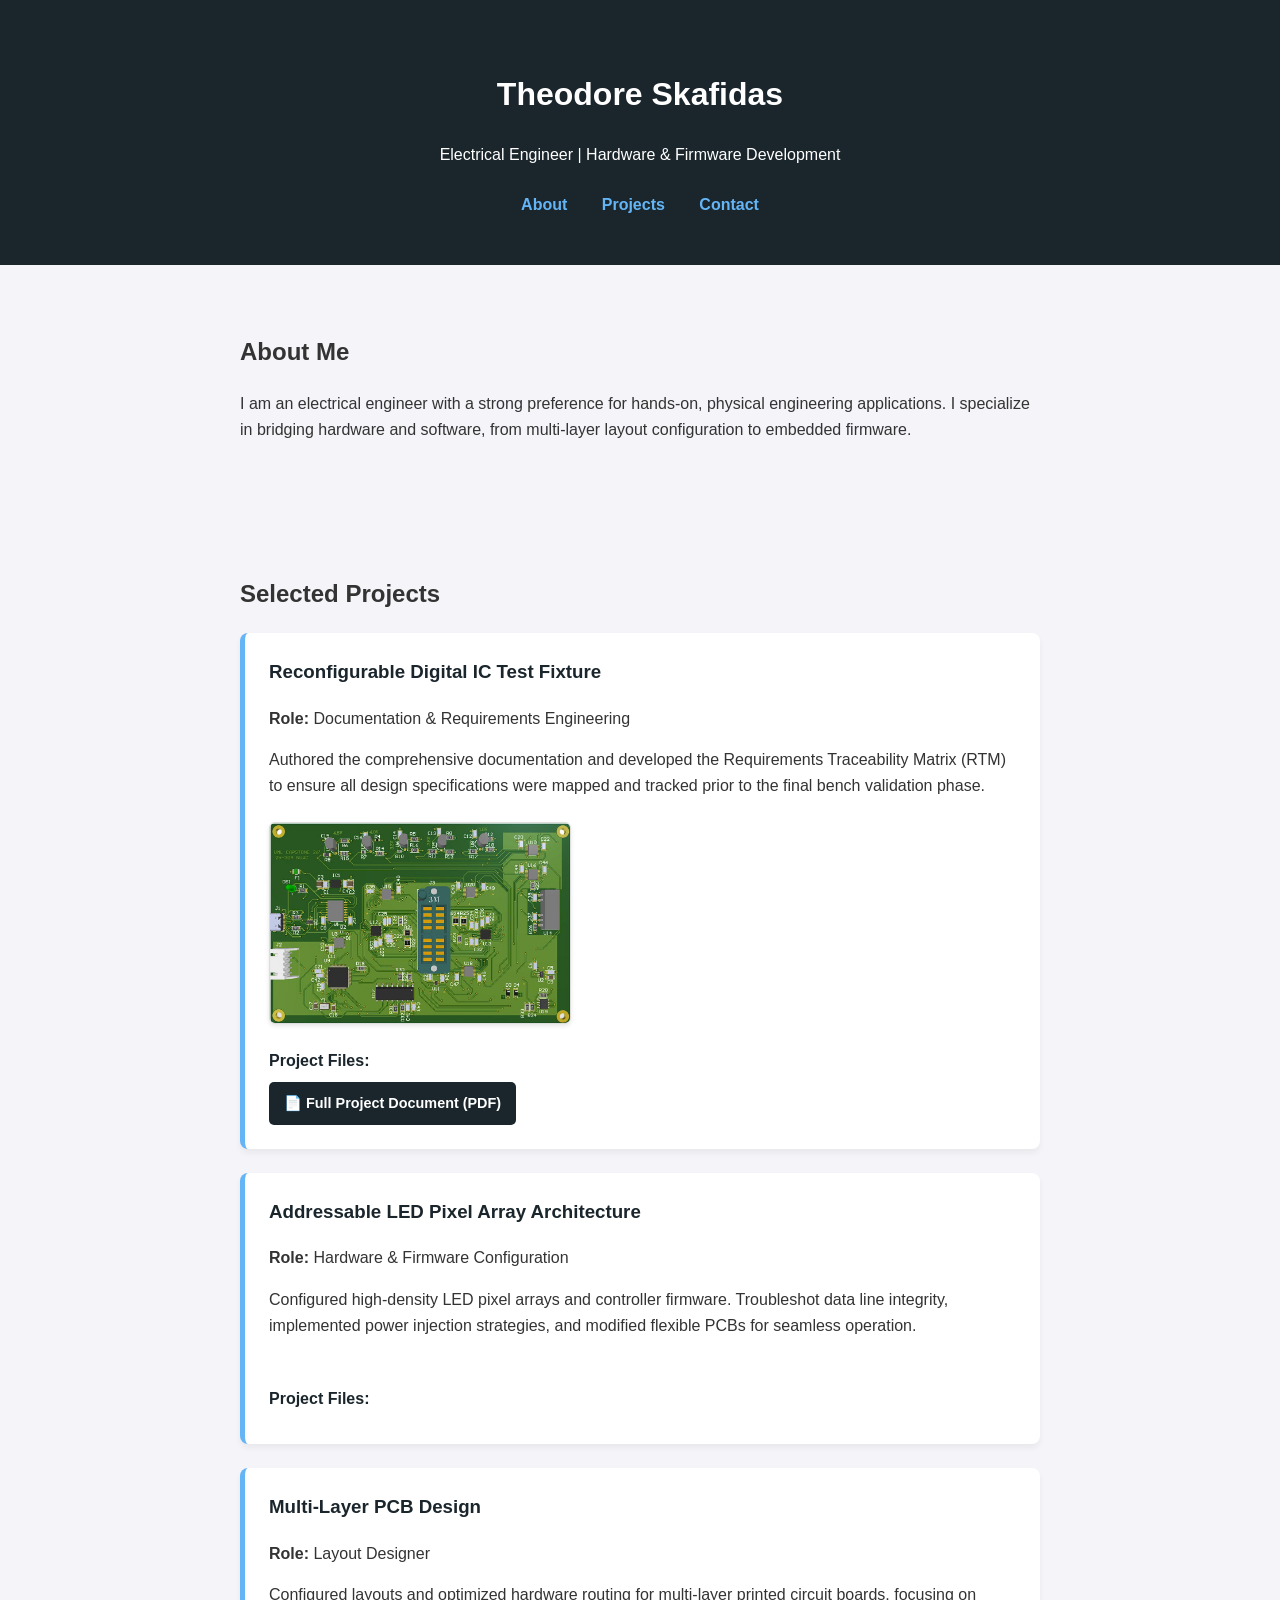
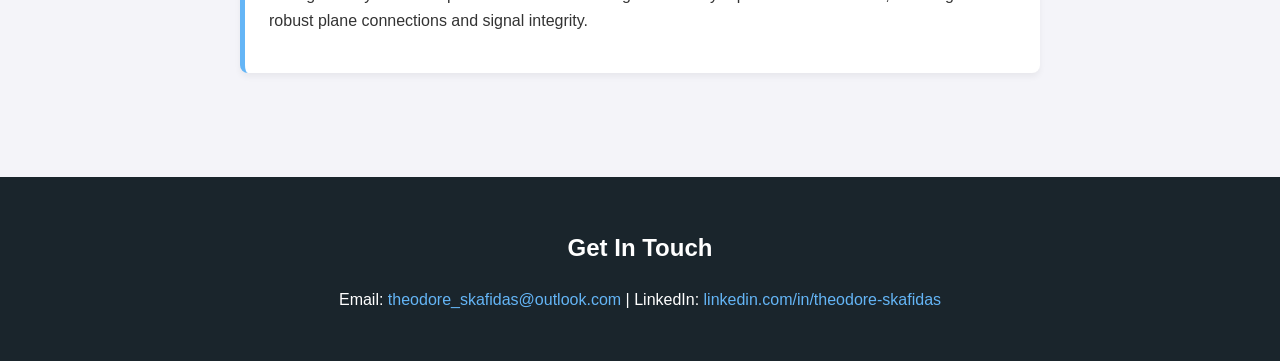
==== index.html @ 8c58e798 "Add files via upload Initial portfolio upload" ====
<!DOCTYPE html>
<html lang="en">
<head>
    <meta charset="UTF-8">
    <meta name="viewport" content="width=device-width, initial-scale=1.0">
    <title>Theodore | Engineering Portfolio</title>
    <link rel="stylesheet" href="style.css">
</head>
<body>
    <header>
        <h1>Theodore Skafidas</h1>
        <p>Electrical Engineer | Hardware & Firmware Development</p>
        <nav>
            <a href="#about">About</a>
            <a href="#projects">Projects</a>
            <a href="#contact">Contact</a>
        </nav>
    </header>

    <section id="about">
        <h2>About Me</h2>
        <p>I am an electrical engineer with a strong preference for hands-on, physical engineering applications. I specialize in bridging hardware and software, from multi-layer layout configuration to embedded firmware.</p>
    </section>

    <section id="projects">
        <h2>Selected Projects</h2>
        
        <div class="project-card">
            <h3>Reconfigurable Digital IC Test Fixture</h3>
            <p><strong>Role:</strong> Documentation & Requirements Engineering</p>
            <p>Authored the comprehensive documentation and developed the Requirements Traceability Matrix (RTM) to ensure all design specifications were mapped and tracked prior to the final bench validation phase.</p>
        
            <div class="project-gallery">
                <img src="images/fixture.png" alt="PCB Rendering">
            </div>

            <div class="project-files">
                <h4>Project Files:</h4>
                <a href="documents/Reconfigurable_Test_Fixture.pdf" download class="file-btn">📄 Full Project Document (PDF)</a>
            </div>
        </div>

        <div class="project-card">
            <h3>Addressable LED Pixel Array Architecture</h3>
            <p><strong>Role:</strong> Hardware & Firmware Configuration</p>
            <p>Configured high-density LED pixel arrays and controller firmware. Troubleshot data line integrity, implemented power injection strategies, and modified flexible PCBs for seamless operation.</p>
        
            <div class="project-gallery">
                
            </div>

            <div class="project-files">
                <h4>Project Files:</h4>
            </div>
        </div>

        <div class="project-card">
            <h3>Multi-Layer PCB Design</h3>
            <p><strong>Role:</strong> Layout Designer</p>
            <p>Configured layouts and optimized hardware routing for multi-layer printed circuit boards, focusing on robust plane connections and signal integrity.</p>
        </div>
    </section>

    <footer id="contact">
        <h2>Get In Touch</h2>
        <p>
            Email: <a href="mailto:theodore_skafidas@outlook.com">theodore_skafidas@outlook.com</a> | 
            LinkedIn: <a href="https://www.linkedin.com/in/theodore-skafidas" target="_blank" rel="noopener noreferrer"> linkedin.com/in/theodore-skafidas</a>
        </p>
    </footer>

    <!-- Lightbox Container -->
    <div id="lightbox" class="lightbox">
        <span class="close-lightbox">&times;</span>
        <img class="lightbox-content" id="lightbox-img" alt="Expanded view">
    </div>

    <!-- JavaScript for Lightbox -->
    <script>
        // Grab the elements from the HTML
        const lightbox = document.getElementById('lightbox');
        const lightboxImg = document.getElementById('lightbox-img');
        const closeBtn = document.querySelector('.close-lightbox');
        const galleryImages = document.querySelectorAll('.project-gallery img');

        // Loop through all gallery images and add a click event
        galleryImages.forEach(img => {
            img.addEventListener('click', () => {
                lightbox.style.display = 'flex'; // Show the overlay
                lightboxImg.src = img.src;       // Copy the clicked image's source to the lightbox image
            });
        });

        // Close the lightbox when clicking the 'X'
        closeBtn.addEventListener('click', () => {
            lightbox.style.display = 'none';
        });

        // Close the lightbox if the user clicks anywhere on the dark background
        lightbox.addEventListener('click', (e) => {
            if (e.target === lightbox) {
                lightbox.style.display = 'none';
            }
        });
    </script>
</body>
</html>
---- style.css ----
/* Base settings */
body {
    font-family: 'Segoe UI', Tahoma, Geneva, Verdana, sans-serif;
    line-height: 1.6;
    margin: 0;
    padding: 0;
    color: #333;
    background-color: #f4f4f9;
}

/* Header styling */
header {
    background: #1a252c;
    color: #ffffff;
    padding: 3rem 0;
    text-align: center;
}

header nav {
    margin-top: 1.5rem;
}

header nav a {
    color: #64b5f6;
    margin: 0 15px;
    text-decoration: none;
    font-weight: bold;
    transition: color 0.3s ease;
}

header nav a:hover {
    color: #ffffff;
}

/* Main content sections */
section {
    padding: 3rem 2rem;
    max-width: 800px;
    margin: auto;
}

/* Project cards */
.project-card {
    background: #ffffff;
    padding: 1.5rem;
    margin-bottom: 1.5rem;
    border-radius: 8px;
    border-left: 5px solid #64b5f6;
    box-shadow: 0 4px 6px rgba(0,0,0,0.05);
}

.project-card h3 {
    margin-top: 0;
    color: #1a252c;
}

/* Image Gallery Styling */
.project-gallery {
    display: flex;
    gap: 15px;
    margin: 1.5rem 0;
}

.project-gallery img {
    width: 100%;
    max-width: 300px;
    height: auto;
    border-radius: 6px;
    border: 1px solid #ddd;
    box-shadow: 0 2px 4px rgba(0,0,0,0.1);
}

/* Download Files Section */
.project-files h4 {
    margin-bottom: 0.5rem;
    color: #1a252c;
}

/* Download Button Styling */
.file-btn {
    display: inline-block;
    background-color: #1a252c;
    color: #ffffff;
    padding: 10px 15px;
    text-decoration: none;
    border-radius: 5px;
    font-weight: bold;
    font-size: 0.9rem;
    transition: background-color 0.3s ease;
}

.file-btn:hover {
    background-color: #64b5f6;
    color: #1a252c;
    text-decoration: none;
}

/* Lightbox Background */
.lightbox {
    display: none; /* Hidden until clicked */
    position: fixed;
    z-index: 1000;
    left: 0;
    top: 0;
    width: 100%;
    height: 100%;
    background-color: rgba(26, 37, 44, 0.9); /* Dark overlay */
    justify-content: center;
    align-items: center;
}

/* Expanded Image Styling */
.lightbox-content {
    max-width: 90%;
    max-height: 90vh;
    border-radius: 8px;
    box-shadow: 0 8px 16px rgba(0,0,0,0.5);
}

/* Close Button */
.close-lightbox {
    position: absolute;
    top: 20px;
    right: 35px;
    color: #ffffff;
    font-size: 40px;
    font-weight: bold;
    cursor: pointer;
    transition: color 0.3s ease;
}

.close-lightbox:hover {
    color: #64b5f6;
}

/* Add a pointer cursor and hover effect to gallery images */
.project-gallery img {
    cursor: pointer;
    transition: transform 0.2s ease;
}

.project-gallery img:hover {
    transform: scale(1.03); /* Slight zoom on hover to indicate it's clickable */
}

/* Footer styling */
footer {
    text-align: center;
    padding: 2rem 0;
    background: #1a252c;
    color: #ffffff;
    margin-top: 2rem;
}
/* Footer link styling */
footer a {
    color: #64b5f6;
    text-decoration: none;
    transition: color 0.3s ease;
}

footer a:hover {
    color: #ffffff;
    text-decoration: underline;
}
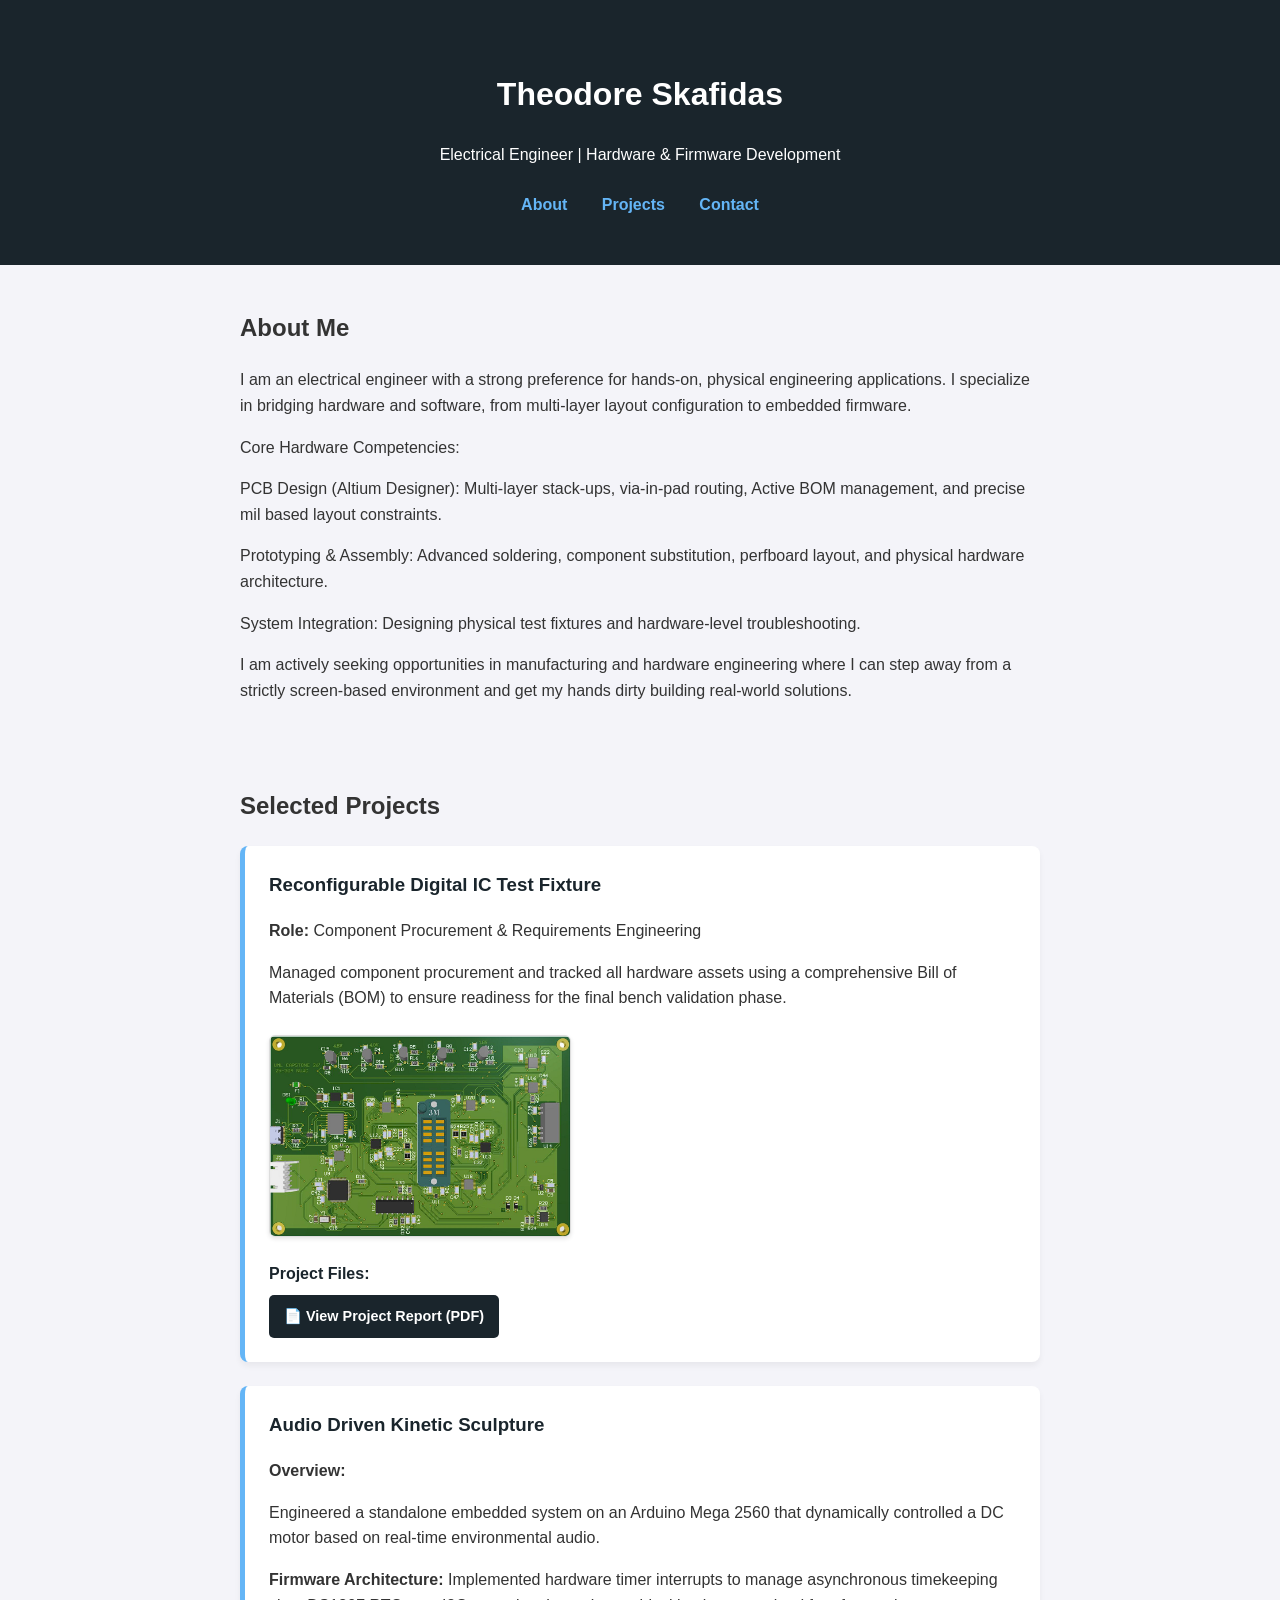
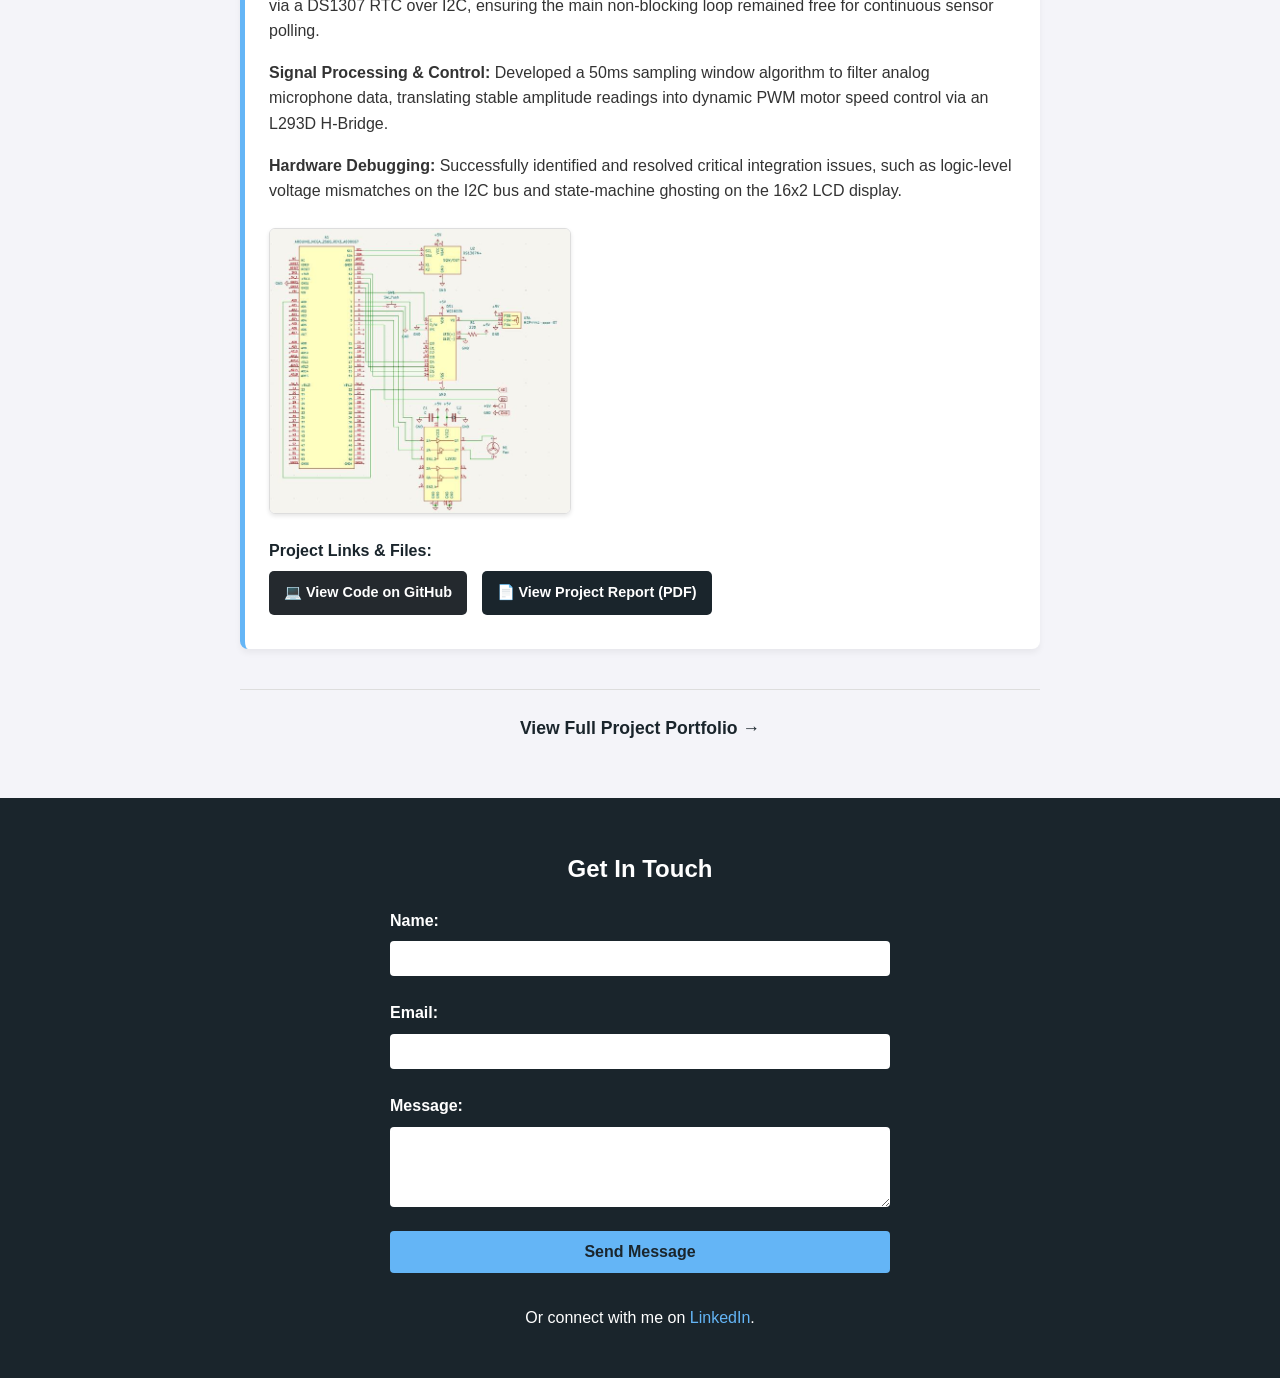
==== commit c4873f1e: "Add files via upload" ====
--- a/index.html
+++ b/index.html
@@ -12,7 +12,7 @@
         <p>Electrical Engineer | Hardware & Firmware Development</p>
         <nav>
             <a href="#about">About</a>
-            <a href="#projects">Projects</a>
+            <a href="projects.html">Projects</a>
             <a href="#contact">Contact</a>
         </nav>
     </header>
@@ -20,6 +20,11 @@
     <section id="about">
         <h2>About Me</h2>
         <p>I am an electrical engineer with a strong preference for hands-on, physical engineering applications. I specialize in bridging hardware and software, from multi-layer layout configuration to embedded firmware.</p>
+        <p>Core Hardware Competencies:</p>
+        <p>PCB Design (Altium Designer): Multi-layer stack-ups, via-in-pad routing, Active BOM management, and precise mil based layout constraints.</p>
+        <p>Prototyping & Assembly: Advanced soldering, component substitution, perfboard layout, and physical hardware architecture.</p>
+        <p>System Integration: Designing physical test fixtures and hardware-level troubleshooting.</p>
+        <p>I am actively seeking opportunities in manufacturing and hardware engineering where I can step away from a strictly screen-based environment and get my hands dirty building real-world solutions.</p>
     </section>
 
     <section id="projects">
@@ -27,8 +32,8 @@
         
         <div class="project-card">
             <h3>Reconfigurable Digital IC Test Fixture</h3>
-            <p><strong>Role:</strong> Documentation & Requirements Engineering</p>
-            <p>Authored the comprehensive documentation and developed the Requirements Traceability Matrix (RTM) to ensure all design specifications were mapped and tracked prior to the final bench validation phase.</p>
+            <p><strong>Role:</strong> Component Procurement & Requirements Engineering</p>
+            <p>Managed component procurement and tracked all hardware assets using a comprehensive Bill of Materials (BOM) to ensure readiness for the final bench validation phase.</p>
         
             <div class="project-gallery">
                 <img src="images/fixture.png" alt="PCB Rendering">
@@ -36,38 +41,35 @@
 
             <div class="project-files">
                 <h4>Project Files:</h4>
-                <a href="documents/Reconfigurable_Test_Fixture.pdf" download class="file-btn">📄 Full Project Document (PDF)</a>
+                <a href="documents/Reconfigurable_Test_Fixture.pdf" target="_blank" rel="noopener noreferrer" class="file-btn">📄 View Project Report (PDF)</a>
             </div>
         </div>
 
         <div class="project-card">
-            <h3>Addressable LED Pixel Array Architecture</h3>
-            <p><strong>Role:</strong> Hardware & Firmware Configuration</p>
-            <p>Configured high-density LED pixel arrays and controller firmware. Troubleshot data line integrity, implemented power injection strategies, and modified flexible PCBs for seamless operation.</p>
-        
+            <h3>Audio Driven Kinetic Sculpture</h3>
+            <p><strong>Overview:</strong></p>
+            <p>Engineered a standalone embedded system on an Arduino Mega 2560 that dynamically controlled a DC motor based on real-time environmental audio.</p>
+            <p><strong>Firmware Architecture:</strong>  Implemented hardware timer interrupts to manage asynchronous timekeeping via a DS1307 RTC over I2C, ensuring the main non-blocking loop remained free for continuous sensor polling.</p>
+            <p><strong>Signal Processing & Control:</strong> Developed a 50ms sampling window algorithm to filter analog microphone data, translating stable amplitude readings into dynamic PWM motor speed control via an L293D H-Bridge.</p>
+            <p><strong>Hardware Debugging:</strong> Successfully identified and resolved critical integration issues, such as logic-level voltage mismatches on the I2C bus and state-machine ghosting on the 16x2 LCD display.</p>
+            
             <div class="project-gallery">
-                
+                <img src="images/KineticSculpture.png" alt="Sculpture Wire Diagram">
             </div>
 
             <div class="project-files">
-                <h4>Project Files:</h4>
+                <h4>Project Links & Files:</h4>
+                <a href="https://github.com/TheodoreSkafidas/Lab3-Audio-Driven-Kinetic-Sculpture" target="_blank" rel="noopener noreferrer" class="github-btn">💻 View Code on GitHub</a>
+                <a href="documents/KineticSculpture.pdf" target="_blank" rel="noopener noreferrer" class="file-btn">📄 View Project Report (PDF)</a>
             </div>
         </div>
 
-        <div class="project-card">
-            <h3>Multi-Layer PCB Design</h3>
-            <p><strong>Role:</strong> Layout Designer</p>
-            <p>Configured layouts and optimized hardware routing for multi-layer printed circuit boards, focusing on robust plane connections and signal integrity.</p>
+        <!-- ... your last project card ends above this ... -->
+
+        <div class="view-all-container">
+            <a href="projects.html" class="view-all-link">View Full Project Portfolio &rarr;</a>
         </div>
     </section>
-
-    <footer id="contact">
-        <h2>Get In Touch</h2>
-        <p>
-            Email: <a href="mailto:theodore_skafidas@outlook.com">theodore_skafidas@outlook.com</a> | 
-            LinkedIn: <a href="https://www.linkedin.com/in/theodore-skafidas" target="_blank" rel="noopener noreferrer"> linkedin.com/in/theodore-skafidas</a>
-        </p>
-    </footer>
 
     <!-- Lightbox Container -->
     <div id="lightbox" class="lightbox">
@@ -103,5 +105,26 @@
             }
         });
     </script>
+
+    <footer id="contact">
+        <h2>Get In Touch</h2>
+        
+        <form action="https://formspree.io/f/myegkgwn" method="POST" class="contact-form">
+            <label for="name">Name:</label>
+            <input type="text" id="name" name="name" required>
+
+            <label for="email">Email:</label>
+            <input type="email" id="email" name="email" required>
+
+            <label for="message">Message:</label>
+            <textarea id="message" name="message" rows="4" required></textarea>
+
+            <button type="submit" class="submit-btn">Send Message</button>
+        </form>
+
+        <p>Or connect with me on <a href="https://www.linkedin.com/in/theodore-skafidas" target="_blank" rel="noopener noreferrer">LinkedIn</a>.</p>
+    </footer>
+
 </body>
-</html>+</html>
+
--- a/style.css
+++ b/style.css
@@ -34,7 +34,7 @@
 
 /* Main content sections */
 section {
-    padding: 3rem 2rem;
+    padding: 1.5rem 2rem; /* Reduced from 3rem to close the gap */
     max-width: 800px;
     margin: auto;
 }
@@ -161,4 +161,90 @@
 footer a:hover {
     color: #ffffff;
     text-decoration: underline;
+}
+
+/* Contact Form Styling */
+.contact-form {
+    max-width: 500px;
+    margin: 0 auto 2rem auto;
+    display: flex;
+    flex-direction: column;
+    text-align: left;
+}
+
+.contact-form label {
+    margin-bottom: 0.5rem;
+    color: #ffffff;
+    font-weight: bold;
+}
+
+.contact-form input,
+.contact-form textarea {
+    padding: 10px;
+    margin-bottom: 1.5rem;
+    border: none;
+    border-radius: 4px;
+    font-family: inherit;
+}
+
+.contact-form textarea {
+    resize: vertical; /* Allows the user to make the text box taller if needed */
+}
+
+.submit-btn {
+    background-color: #64b5f6;
+    color: #1a252c;
+    padding: 12px;
+    border: none;
+    border-radius: 4px;
+    font-weight: bold;
+    font-size: 1rem;
+    cursor: pointer;
+    transition: background-color 0.3s ease;
+}
+
+.submit-btn:hover {
+    background-color: #ffffff;
+}
+
+/* GitHub Button Styling */
+.github-btn {
+    display: inline-block;
+    background-color: #24292e; /* Classic GitHub dark gray */
+    color: #ffffff;
+    padding: 10px 15px;
+    margin-right: 10px; /* Adds space between this and the next button */
+    margin-bottom: 10px; /* Adds space if they stack on smaller screens */
+    text-decoration: none;
+    border-radius: 5px;
+    font-weight: bold;
+    font-size: 0.9rem;
+    transition: background-color 0.3s ease;
+}
+
+.github-btn:hover {
+    background-color: #64b5f6; /* Matches your site's highlight color */
+    color: #1a252c;
+}
+
+/* View All Projects Link */
+.view-all-container {
+    text-align: center;
+    margin-top: 2.5rem;
+    padding-top: 1.5rem;
+    border-top: 1px solid #ddd; /* Adds a subtle divider line */
+}
+
+.view-all-link {
+    display: inline-block;
+    font-size: 1.1rem;
+    font-weight: bold;
+    color: #1a252c;
+    text-decoration: none;
+    transition: color 0.3s ease;
+}
+
+.view-all-link:hover {
+    color: #64b5f6;
+    text-decoration: underline;
 }
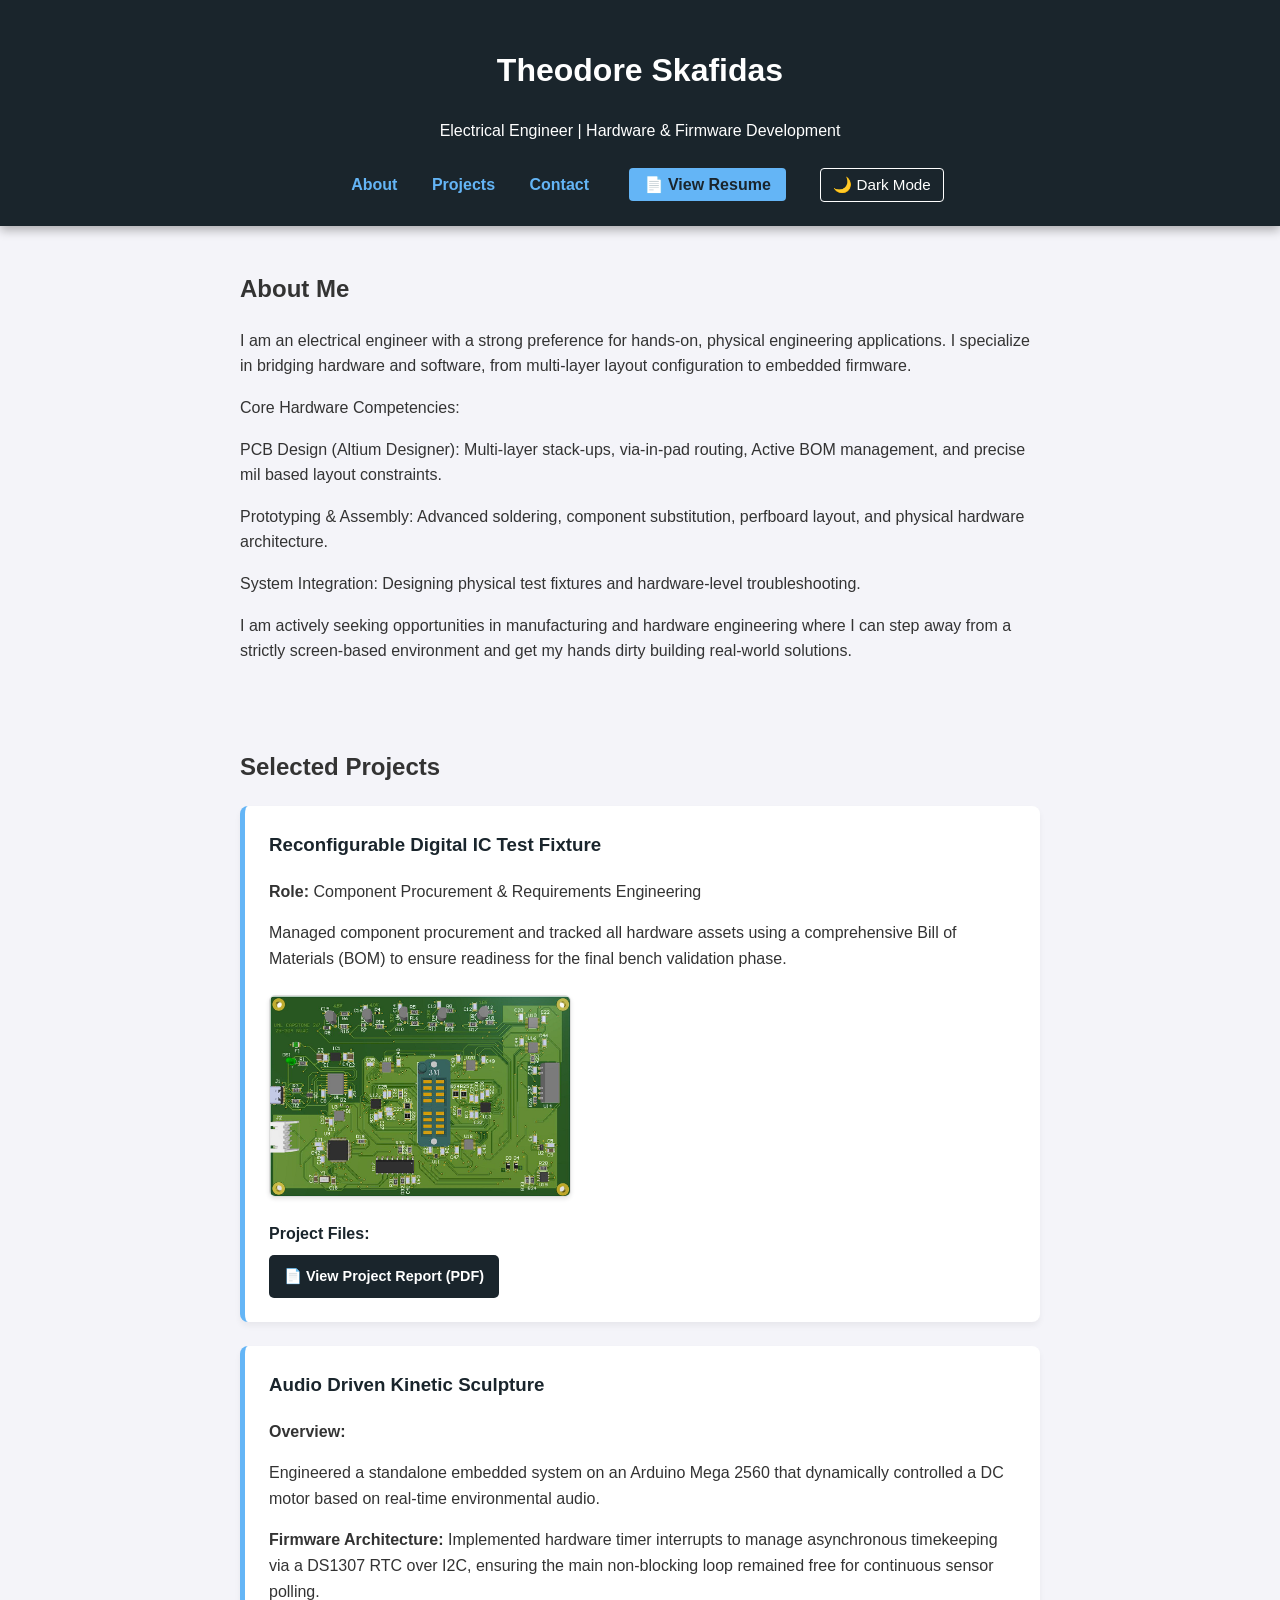
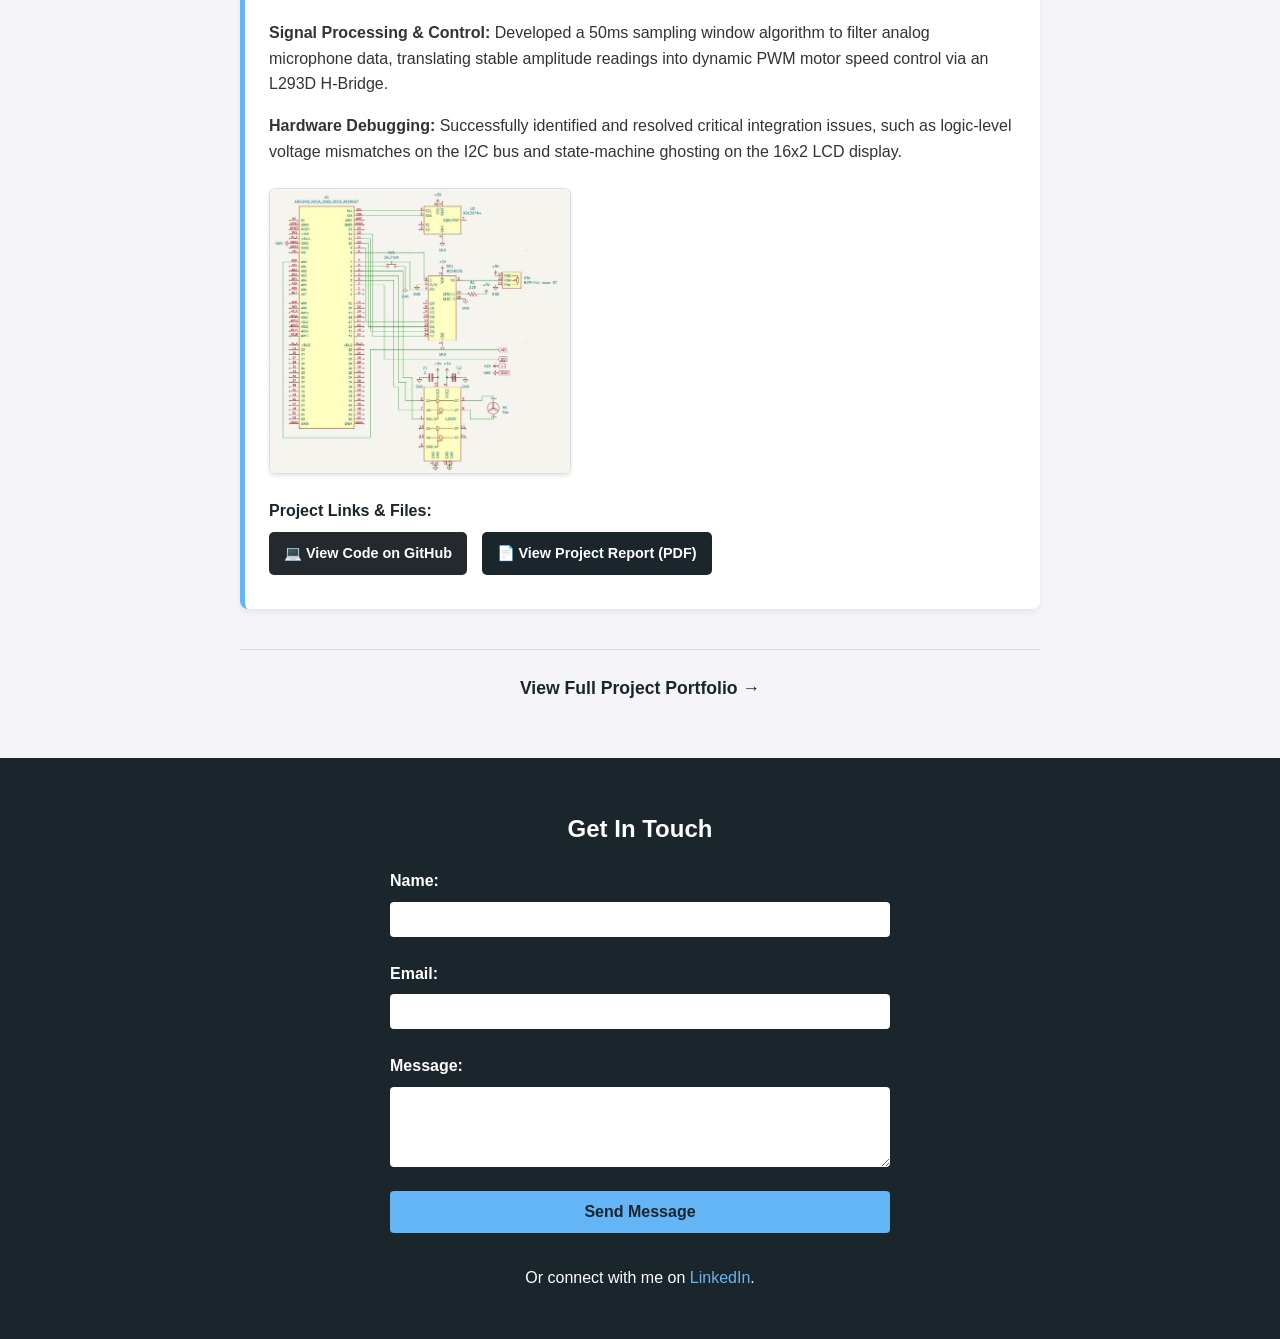
==== commit 03bfa4a3: "Add files via upload" ====
--- a/index.html
+++ b/index.html
@@ -14,6 +14,8 @@
             <a href="#about">About</a>
             <a href="projects.html">Projects</a>
             <a href="#contact">Contact</a>
+            <a href="documents/Theodore-Skafidas-Resume.pdf" target="_blank" rel="noopener noreferrer" class="resume-nav-btn">📄 View Resume</a>
+            <button id="themeToggle" class="theme-btn">🌙 Dark Mode</button>
         </nav>
     </header>
 
@@ -77,6 +79,9 @@
         <img class="lightbox-content" id="lightbox-img" alt="Expanded view">
     </div>
 
+    <!-- Scroll to Top Button -->
+    <button id="scrollTopBtn" title="Go to top">↑</button>
+
     <!-- JavaScript for Lightbox -->
     <script>
         // Grab the elements from the HTML
@@ -104,6 +109,53 @@
                 lightbox.style.display = 'none';
             }
         });
+
+        // Scroll to Top Button Logic
+        const scrollTopBtn = document.getElementById("scrollTopBtn");
+
+        // Listen for scrolling events
+        window.addEventListener("scroll", () => {
+            // Show button after scrolling down 300px
+            if (window.scrollY > 300) {
+                scrollTopBtn.style.display = "block";
+            } else {
+                scrollTopBtn.style.display = "none";
+            }
+        });
+
+        // Listen for a click on the button
+        scrollTopBtn.addEventListener("click", () => {
+            // Smoothly scroll back to coordinates 0,0 (the very top)
+            window.scrollTo({
+                top: 0,
+                behavior: "smooth"
+            });
+        });
+
+        // Light/Dark Mode Toggle Logic
+        const themeToggle = document.getElementById('themeToggle');
+        const bodyElement = document.body;
+
+        // 1. Check local storage to see if the user previously chose dark mode
+        if (localStorage.getItem('theme') === 'dark') {
+            bodyElement.classList.add('dark-mode');
+            themeToggle.textContent = '☀️ Light Mode';
+        }
+
+        // 2. Listen for clicks on the toggle button
+        themeToggle.addEventListener('click', () => {
+            // Toggle the class on the body
+            bodyElement.classList.toggle('dark-mode');
+            
+            // Update the button text and save the preference
+            if (bodyElement.classList.contains('dark-mode')) {
+                localStorage.setItem('theme', 'dark');
+                themeToggle.textContent = '☀️ Light Mode';
+            } else {
+                localStorage.setItem('theme', 'light');
+                themeToggle.textContent = '🌙 Dark Mode';
+            }
+        });
     </script>
 
     <footer id="contact">
@@ -124,7 +176,8 @@
 
         <p>Or connect with me on <a href="https://www.linkedin.com/in/theodore-skafidas" target="_blank" rel="noopener noreferrer">LinkedIn</a>.</p>
     </footer>
-
+    
+    
 </body>
 </html>
 
--- a/style.css
+++ b/style.css
@@ -12,8 +12,13 @@
 header {
     background: #1a252c;
     color: #ffffff;
-    padding: 3rem 0;
+    padding: 1.5rem 0;
     text-align: center;
+
+    position: sticky;
+    top: 0;
+    z-index: 999; /* Ensures the header stays on top of your project images and ribbons */
+    box-shadow: 0 4px 10px rgba(0,0,0,0.3); /* Adds a drop shadow so it visually floats above the page */
 }
 
 header nav {
@@ -247,4 +252,202 @@
 .view-all-link:hover {
     color: #64b5f6;
     text-decoration: underline;
+}
+
+/* Collapsible Project Styling */
+.collapsible-project {
+    background: #ffffff;
+    margin-bottom: 1.5rem;
+    border-radius: 8px;
+    border-left: 5px solid #64b5f6;
+    box-shadow: 0 4px 6px rgba(0,0,0,0.05);
+    overflow: hidden; /* Keeps the corners rounded even when expanded */
+}
+
+/* The Clickable Ribbon */
+.project-ribbon {
+    padding: 1.5rem;
+    cursor: pointer;
+    list-style: none; /* Hides the default HTML triangle */
+    display: flex;
+    justify-content: space-between;
+    align-items: center;
+    transition: background-color 0.2s ease;
+}
+
+/* Hides the default triangle specifically in Chrome/Safari */
+.project-ribbon::-webkit-details-marker {
+    display: none;
+}
+
+.project-ribbon:hover {
+    background-color: #f4f8fc;
+}
+
+.ribbon-content h3 {
+    margin: 0 0 0.5rem 0;
+    color: #1a252c;
+}
+
+.ribbon-content p {
+    margin: 0;
+    font-size: 0.95rem;
+}
+
+/* The Plus Icon */
+.expand-icon {
+    font-size: 2rem;
+    font-weight: bold;
+    color: #64b5f6;
+    margin-left: 1.5rem;
+    transition: transform 0.3s ease; /* Smooth rotation animation */
+}
+
+/* Rotates the Plus into an X when the details tag is open */
+details[open] .expand-icon {
+    transform: rotate(45deg);
+    color: #e57373; /* Changes to a soft red for closing */
+}
+
+/* The Expanded Content Area */
+.project-expanded-content {
+    padding: 0 1.5rem 1.5rem 1.5rem;
+    border-top: 1px solid #eeeeee;
+    margin-top: 0.5rem;
+    padding-top: 1.5rem;
+}
+
+/* Resume Navigation Button */
+.resume-nav-btn {
+    background-color: #64b5f6;
+    color: #1a252c !important; /* The !important tag ensures it overrides the default blue link color */
+    padding: 8px 15px;
+    border-radius: 4px;
+    margin-left: 20px; /* Pushes the button slightly away from the standard links */
+    transition: background-color 0.3s ease;
+}
+
+.resume-nav-btn:hover {
+    background-color: #ffffff;
+    color: #1a252c !important;
+    text-decoration: none !important;
+}
+
+/* Scroll to Top Button Styling */
+#scrollTopBtn {
+    display: none; /* Hidden by default via JavaScript */
+    position: fixed; 
+    bottom: 40px; 
+    right: 40px; 
+    z-index: 999; 
+    font-size: 24px;
+    font-weight: bold;
+    border: none;
+    outline: none;
+    background-color: #1a252c;
+    color: #64b5f6;
+    cursor: pointer;
+    padding: 10px 18px;
+    border-radius: 8px;
+    box-shadow: 0 4px 10px rgba(0,0,0,0.3);
+    transition: background-color 0.3s ease, color 0.3s ease;
+}
+
+#scrollTopBtn:hover {
+    background-color: #64b5f6;
+    color: #1a252c;
+}
+
+/* Project Filter Buttons */
+.project-filters {
+    text-align: center;
+    margin-bottom: 2rem;
+}
+
+.filter-btn {
+    background-color: transparent;
+    color: #1a252c;
+    border: 2px solid #1a252c;
+    padding: 8px 16px;
+    margin: 0 5px;
+    border-radius: 20px; /* Makes them look like pills */
+    cursor: pointer;
+    font-weight: bold;
+    transition: all 0.3s ease;
+}
+
+.filter-btn:hover, 
+.filter-btn.active {
+    background-color: #1a252c;
+    color: #ffffff;
+}
+
+/* Utility class applied by JavaScript to hide projects */
+.hidden-project {
+    display: none !important;
+}
+
+/* Theme Toggle Button Styling */
+.theme-btn {
+    background-color: transparent;
+    color: #ffffff;
+    border: 1px solid #ffffff;
+    padding: 7px 12px;
+    border-radius: 4px;
+    cursor: pointer;
+    margin-left: 15px;
+    font-size: 0.95rem;
+    transition: all 0.3s ease;
+}
+
+.theme-btn:hover {
+    background-color: #ffffff;
+    color: #1a252c;
+}
+
+/* ----------------------------- */
+/*       DARK MODE OVERRIDES     */
+/* ----------------------------- */
+
+body.dark-mode {
+    background-color: #121212;
+    color: #e0e0e0;
+}
+
+body.dark-mode header,
+body.dark-mode footer,
+body.dark-mode #scrollTopBtn {
+    background-color: #0a0e11; /* Even darker shade for headers/footers */
+}
+
+/* Dark Mode: Project Ribbons & Cards */
+body.dark-mode .collapsible-project,
+body.dark-mode .project-card {
+    background: #1e1e1e;
+    color: #e0e0e0;
+}
+
+body.dark-mode .project-ribbon:hover {
+    background-color: #2a2a2a;
+}
+
+body.dark-mode .ribbon-content h3,
+body.dark-mode .project-card h3 {
+    color: #ffffff;
+}
+
+body.dark-mode .project-expanded-content {
+    border-top: 1px solid #333333;
+}
+
+/* Dark Mode: Filter Buttons */
+body.dark-mode .filter-btn {
+    color: #e0e0e0;
+    border-color: #e0e0e0;
+}
+
+body.dark-mode .filter-btn:hover, 
+body.dark-mode .filter-btn.active {
+    background-color: #e0e0e0;
+    color: #121212;
 }
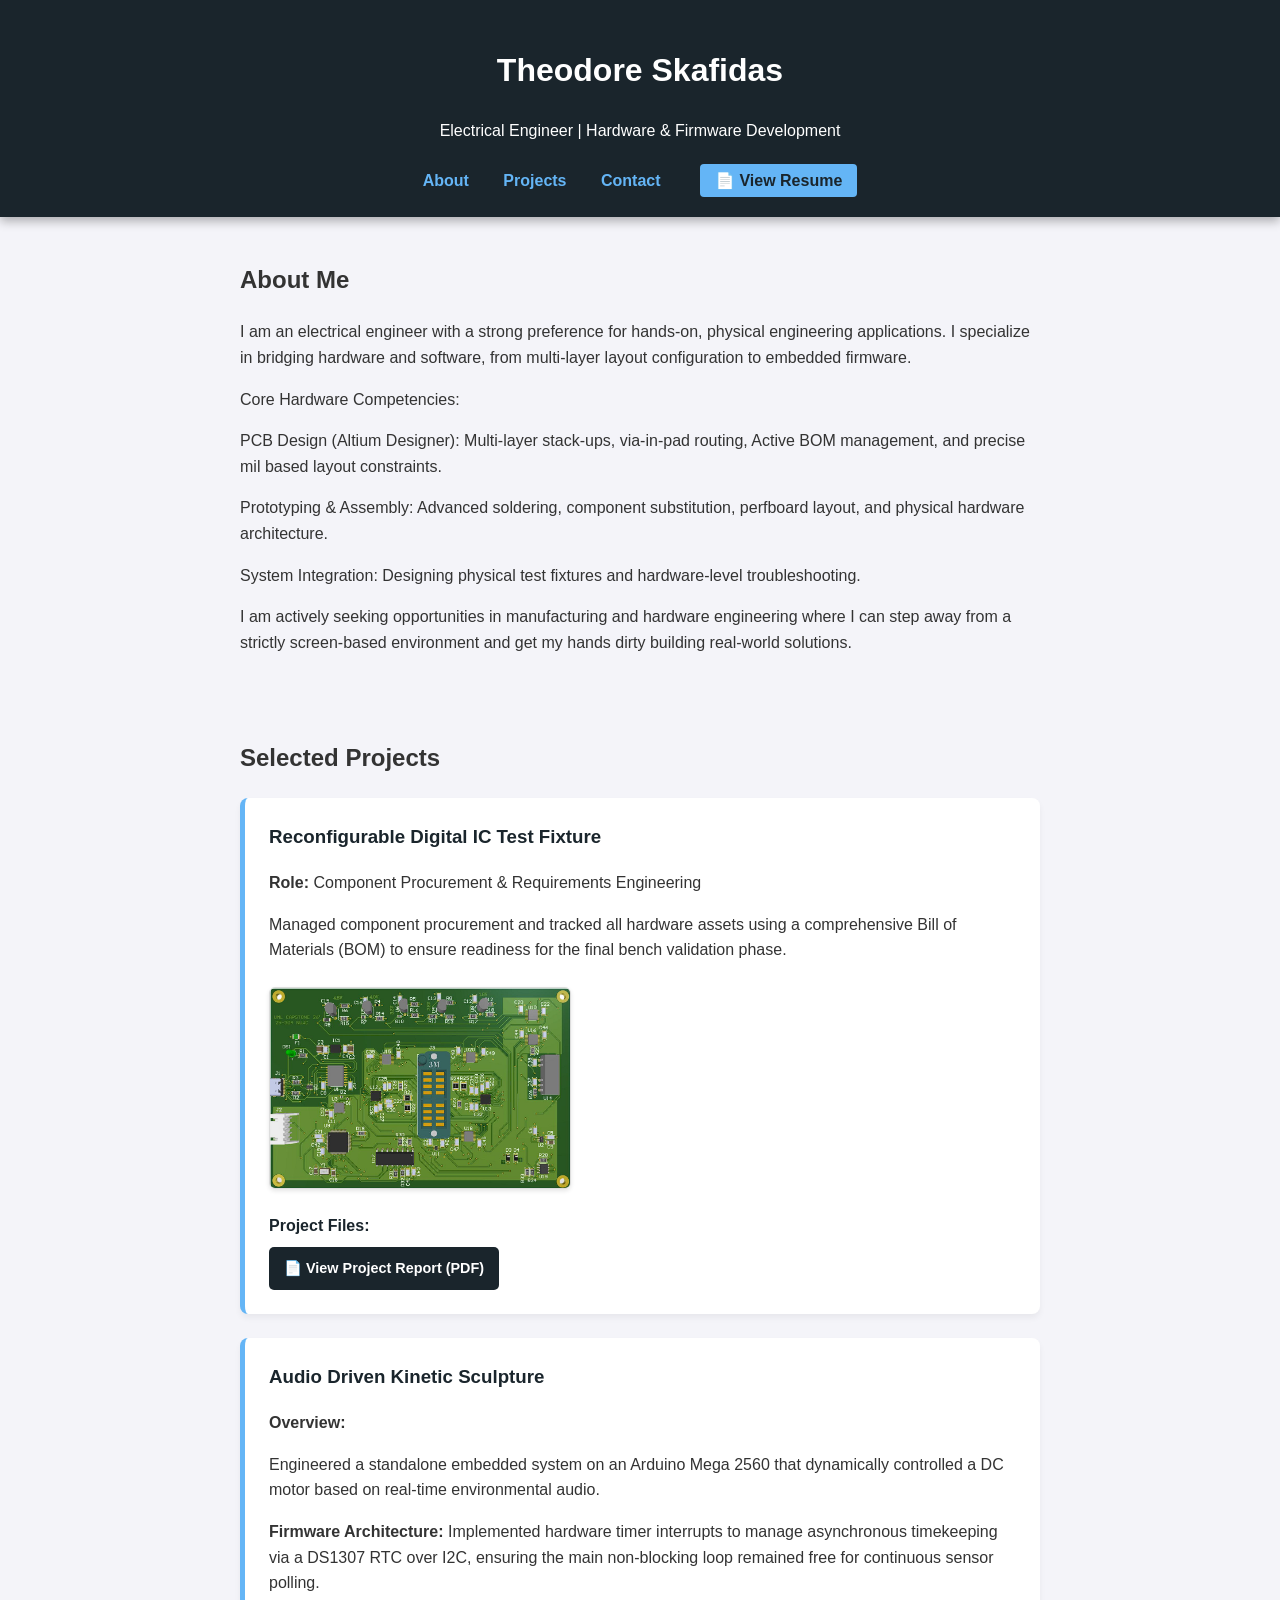
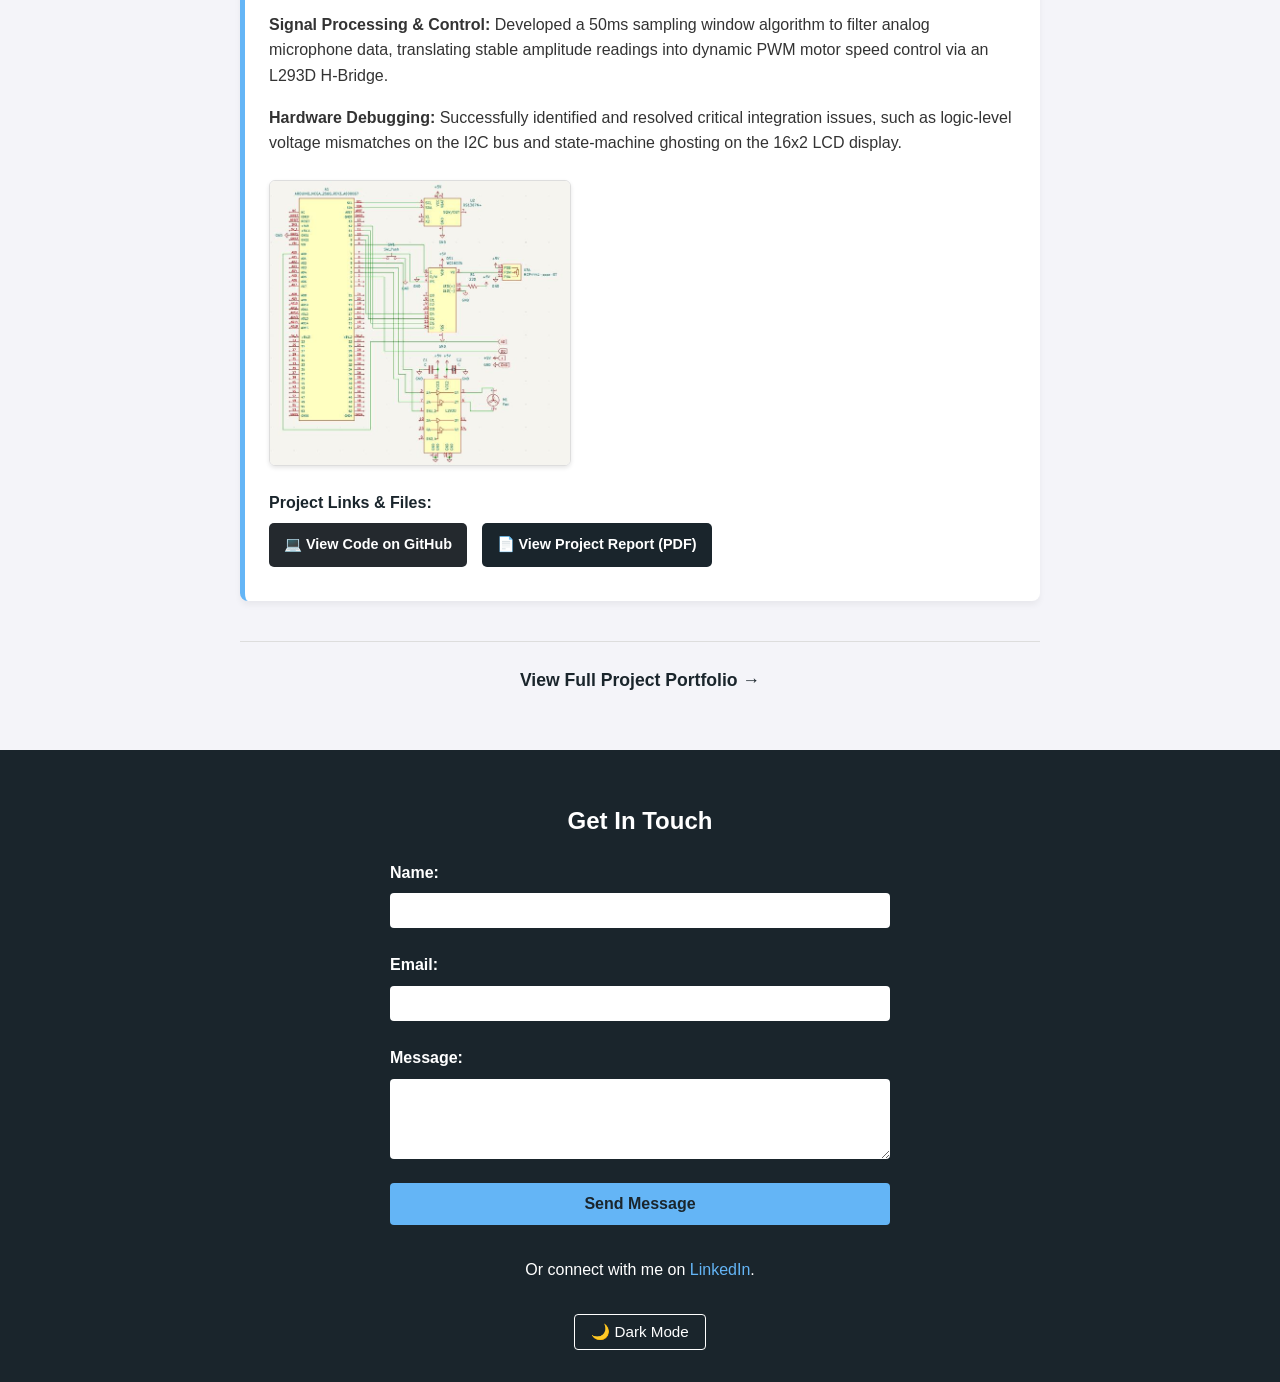
==== commit ef5d9ba5: "Add files via upload moved dark mode button" ====
--- a/index.html
+++ b/index.html
@@ -15,7 +15,6 @@
             <a href="projects.html">Projects</a>
             <a href="#contact">Contact</a>
             <a href="documents/Theodore-Skafidas-Resume.pdf" target="_blank" rel="noopener noreferrer" class="resume-nav-btn">📄 View Resume</a>
-            <button id="themeToggle" class="theme-btn">🌙 Dark Mode</button>
         </nav>
     </header>
 
@@ -82,6 +81,31 @@
     <!-- Scroll to Top Button -->
     <button id="scrollTopBtn" title="Go to top">↑</button>
 
+    
+
+    <footer id="contact">
+        <h2>Get In Touch</h2>
+        
+        <form action="https://formspree.io/f/myegkgwn" method="POST" class="contact-form">
+            <label for="name">Name:</label>
+            <input type="text" id="name" name="name" required>
+
+            <label for="email">Email:</label>
+            <input type="email" id="email" name="email" required>
+
+            <label for="message">Message:</label>
+            <textarea id="message" name="message" rows="4" required></textarea>
+
+            <button type="submit" class="submit-btn">Send Message</button>
+        </form>
+
+        <p>Or connect with me on <a href="https://www.linkedin.com/in/theodore-skafidas" target="_blank" rel="noopener noreferrer">LinkedIn</a>.</p>
+        
+        <div style="margin-top: 2rem;">
+            <button id="themeToggle" class="theme-btn">🌙 Dark Mode</button>
+        </div>
+    </footer>
+    
     <!-- JavaScript for Lightbox -->
     <script>
         // Grab the elements from the HTML
@@ -157,27 +181,6 @@
             }
         });
     </script>
-
-    <footer id="contact">
-        <h2>Get In Touch</h2>
-        
-        <form action="https://formspree.io/f/myegkgwn" method="POST" class="contact-form">
-            <label for="name">Name:</label>
-            <input type="text" id="name" name="name" required>
-
-            <label for="email">Email:</label>
-            <input type="email" id="email" name="email" required>
-
-            <label for="message">Message:</label>
-            <textarea id="message" name="message" rows="4" required></textarea>
-
-            <button type="submit" class="submit-btn">Send Message</button>
-        </form>
-
-        <p>Or connect with me on <a href="https://www.linkedin.com/in/theodore-skafidas" target="_blank" rel="noopener noreferrer">LinkedIn</a>.</p>
-    </footer>
-    
-    
 </body>
 </html>
 
--- a/style.css
+++ b/style.css
@@ -392,10 +392,9 @@
     background-color: transparent;
     color: #ffffff;
     border: 1px solid #ffffff;
-    padding: 7px 12px;
+    padding: 8px 16px;
     border-radius: 4px;
     cursor: pointer;
-    margin-left: 15px;
     font-size: 0.95rem;
     transition: all 0.3s ease;
 }
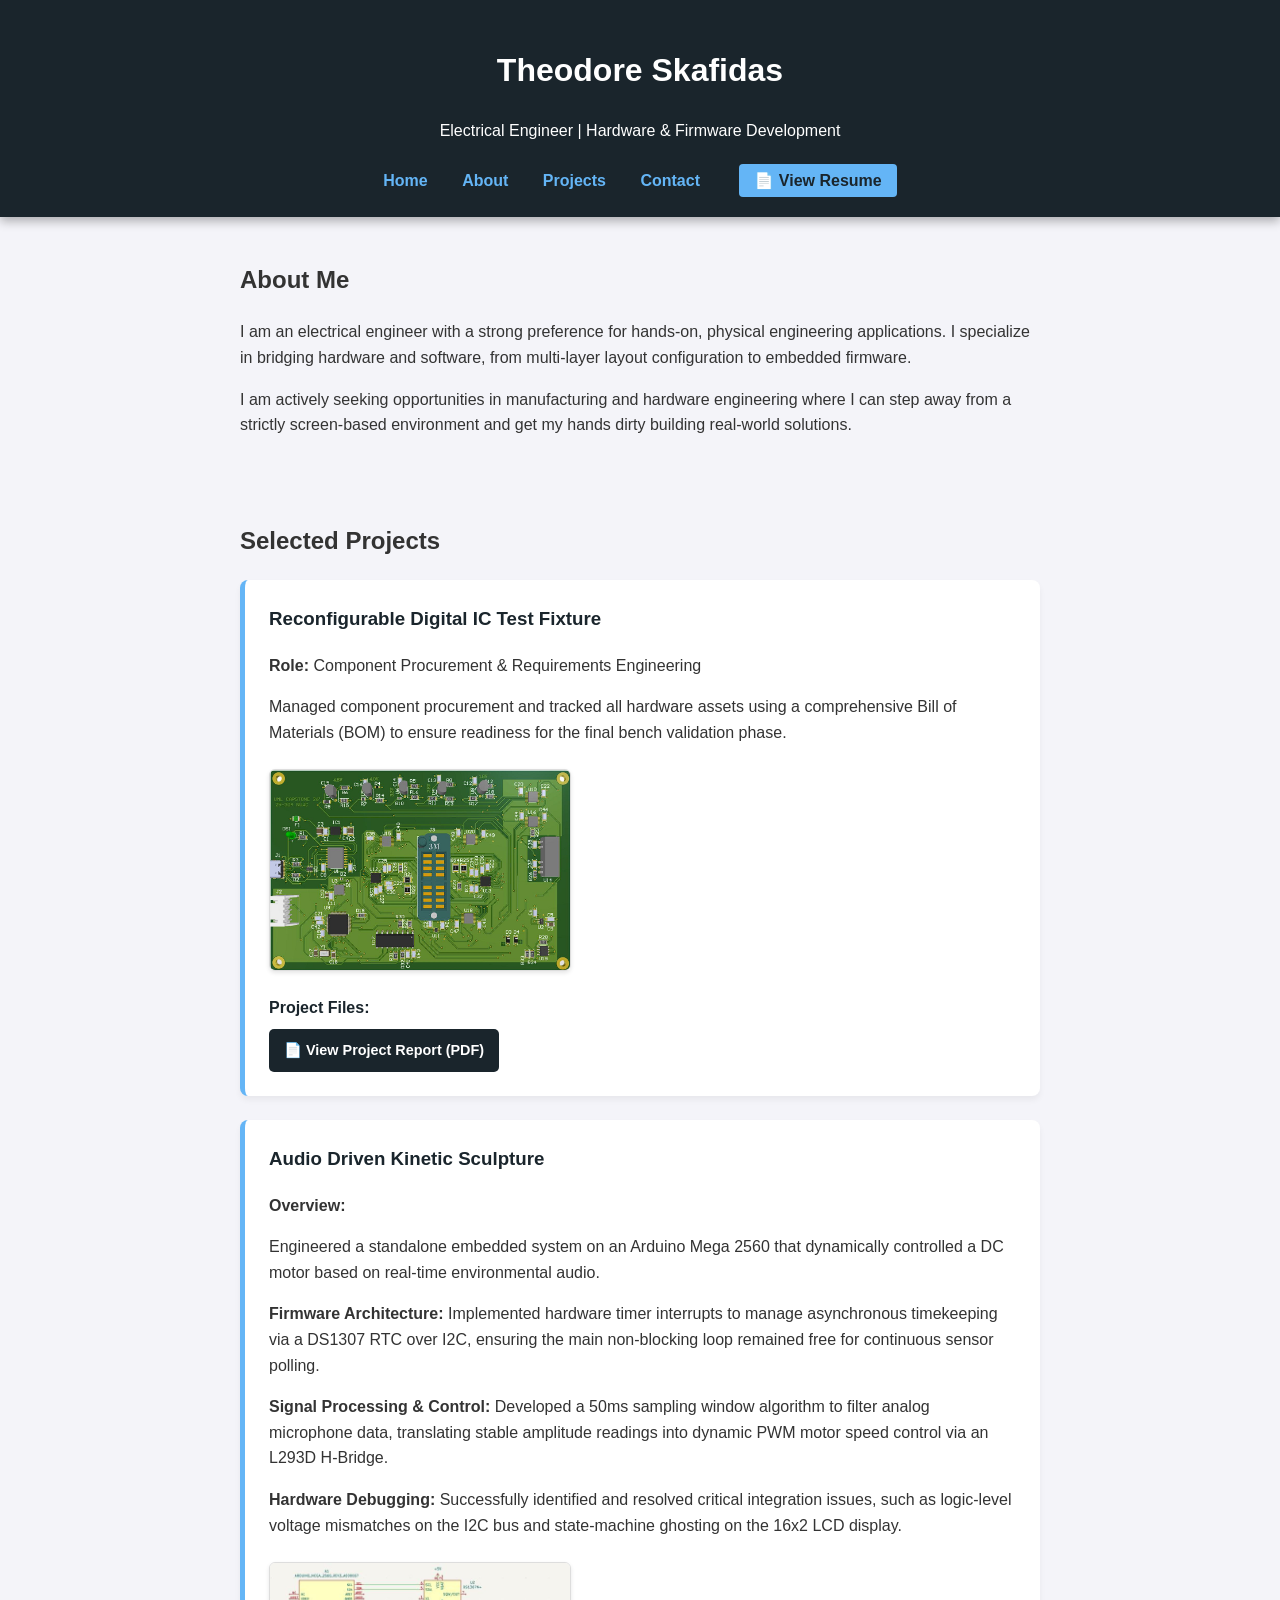
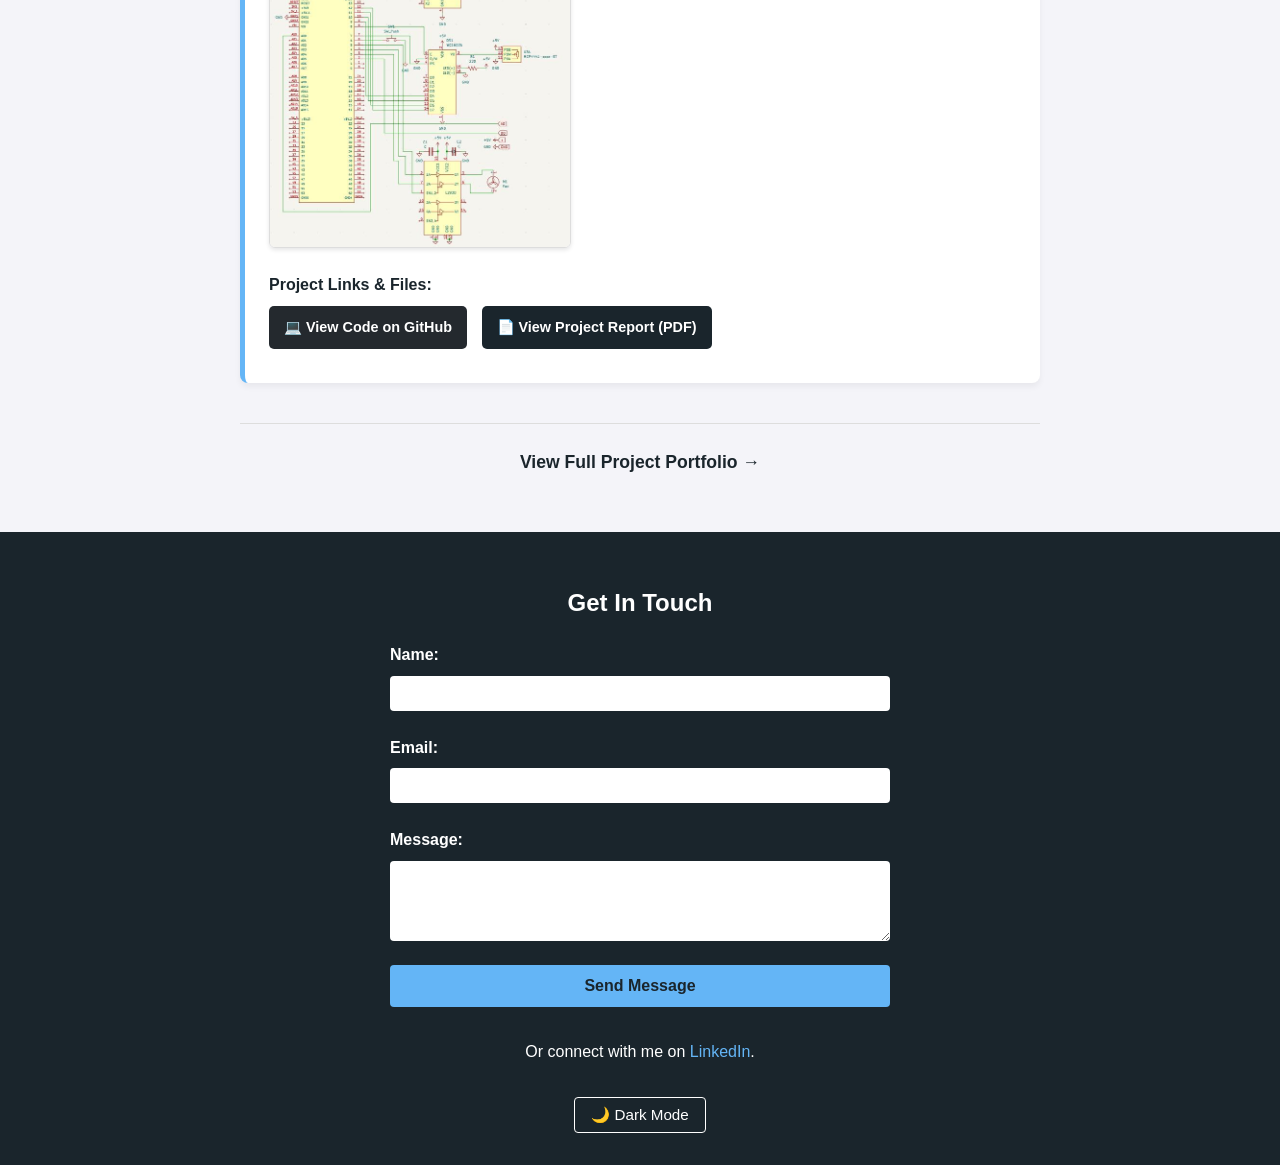
==== commit 28ab42ab: "Add files via upload Added About Me section" ====
--- a/index.html
+++ b/index.html
@@ -4,6 +4,7 @@
     <meta charset="UTF-8">
     <meta name="viewport" content="width=device-width, initial-scale=1.0">
     <title>Theodore | Engineering Portfolio</title>
+    <link rel="icon" type="image/png" href="images/favicon.png">
     <link rel="stylesheet" href="style.css">
 </head>
 <body>
@@ -11,9 +12,10 @@
         <h1>Theodore Skafidas</h1>
         <p>Electrical Engineer | Hardware & Firmware Development</p>
         <nav>
-            <a href="#about">About</a>
+            <a href="index.html">Home</a>
+            <a href="about.html">About</a>
             <a href="projects.html">Projects</a>
-            <a href="#contact">Contact</a>
+            <a href="index.html#contact">Contact</a>
             <a href="documents/Theodore-Skafidas-Resume.pdf" target="_blank" rel="noopener noreferrer" class="resume-nav-btn">📄 View Resume</a>
         </nav>
     </header>
@@ -21,10 +23,6 @@
     <section id="about">
         <h2>About Me</h2>
         <p>I am an electrical engineer with a strong preference for hands-on, physical engineering applications. I specialize in bridging hardware and software, from multi-layer layout configuration to embedded firmware.</p>
-        <p>Core Hardware Competencies:</p>
-        <p>PCB Design (Altium Designer): Multi-layer stack-ups, via-in-pad routing, Active BOM management, and precise mil based layout constraints.</p>
-        <p>Prototyping & Assembly: Advanced soldering, component substitution, perfboard layout, and physical hardware architecture.</p>
-        <p>System Integration: Designing physical test fixtures and hardware-level troubleshooting.</p>
         <p>I am actively seeking opportunities in manufacturing and hardware engineering where I can step away from a strictly screen-based environment and get my hands dirty building real-world solutions.</p>
     </section>
 
--- a/style.css
+++ b/style.css
@@ -449,4 +449,31 @@
 body.dark-mode .filter-btn.active {
     background-color: #e0e0e0;
     color: #121212;
+}
+
+/* About Page Profile Picture Layout */
+.about-intro {
+    display: flex;
+    align-items: center;
+    gap: 3rem;
+    margin-bottom: 2rem;
+}
+
+.profile-pic {
+    width: 250px;
+    height: 250px;
+    border-radius: 50%;
+    object-fit: cover;
+    border: 4px solid #64b5f6;
+    box-shadow: 0 4px 10px rgba(0,0,0,0.1);
+    flex-shrink: 0; /* Prevents the image from being squished by the text */
+}
+
+/* Mobile Responsiveness for the About Page */
+@media (max-width: 768px) {
+    .about-intro {
+        flex-direction: column;
+        text-align: center;
+        gap: 1.5rem;
+    }
 }
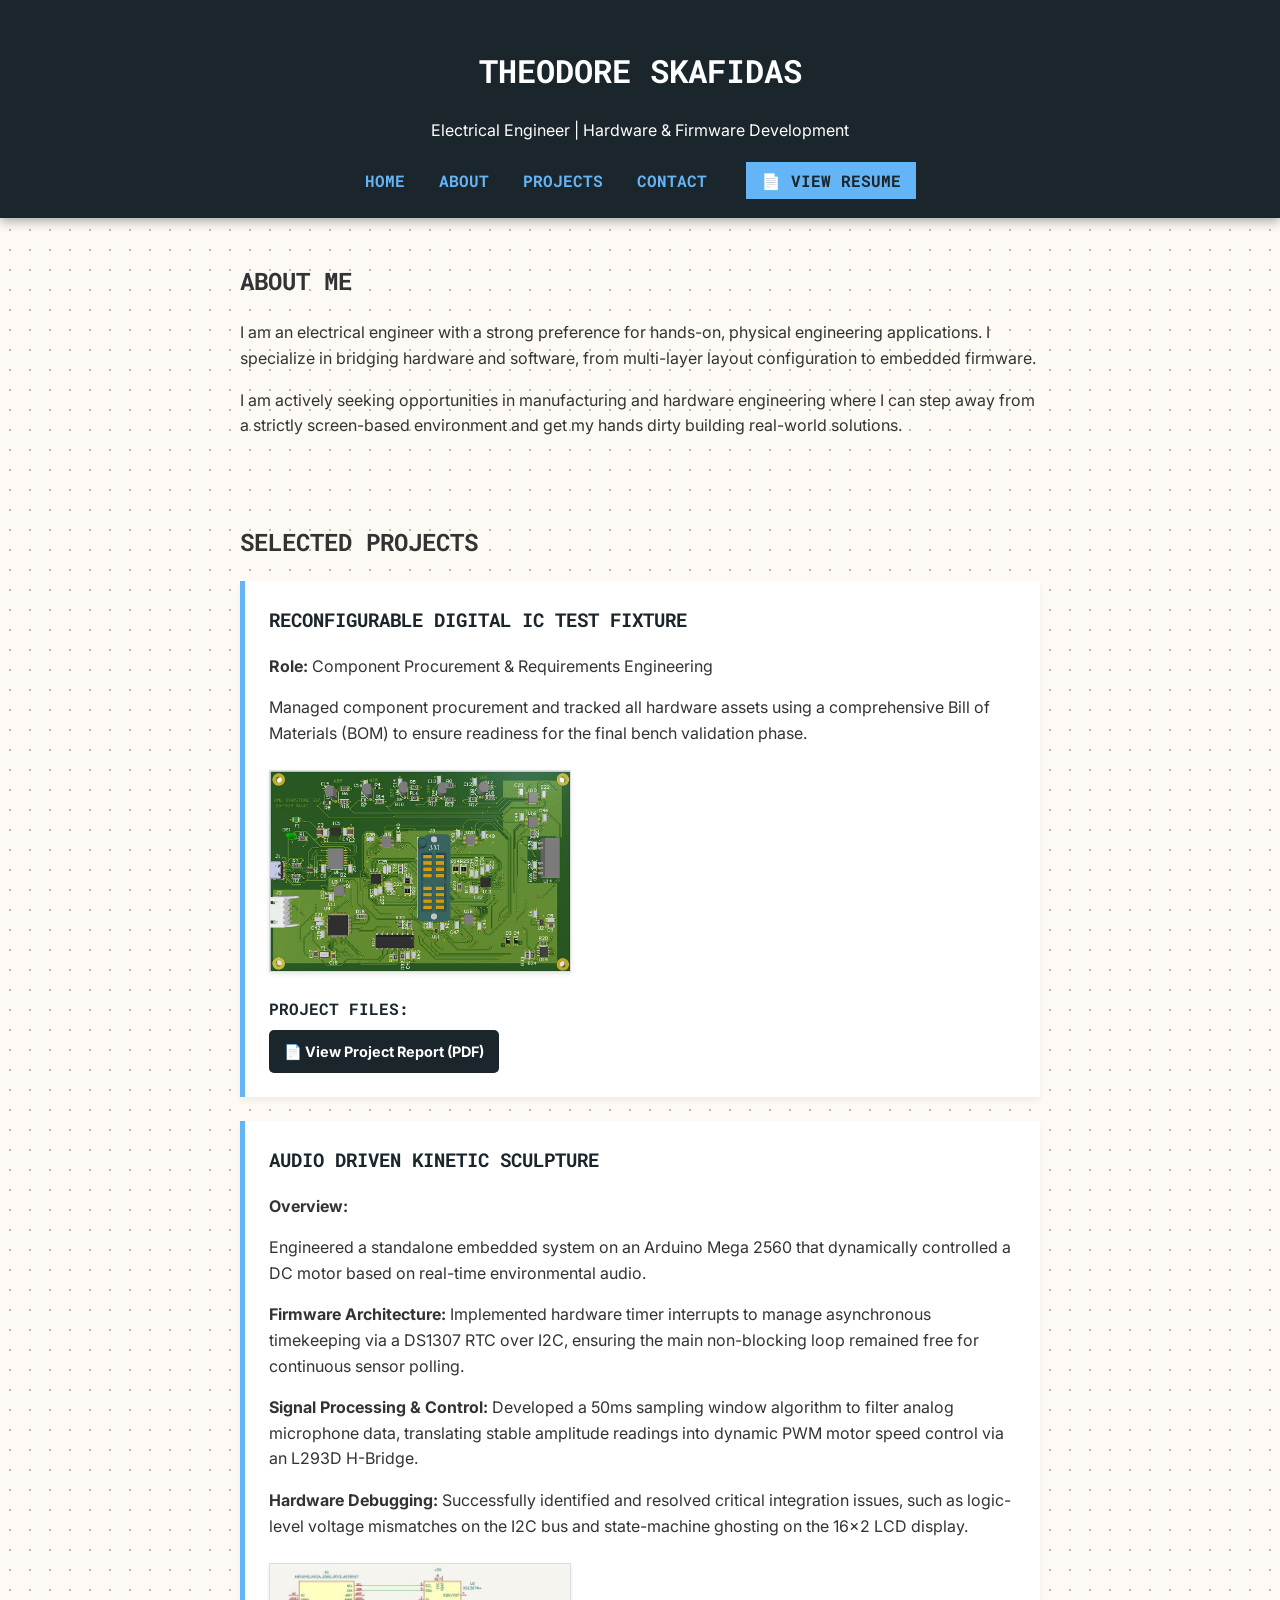
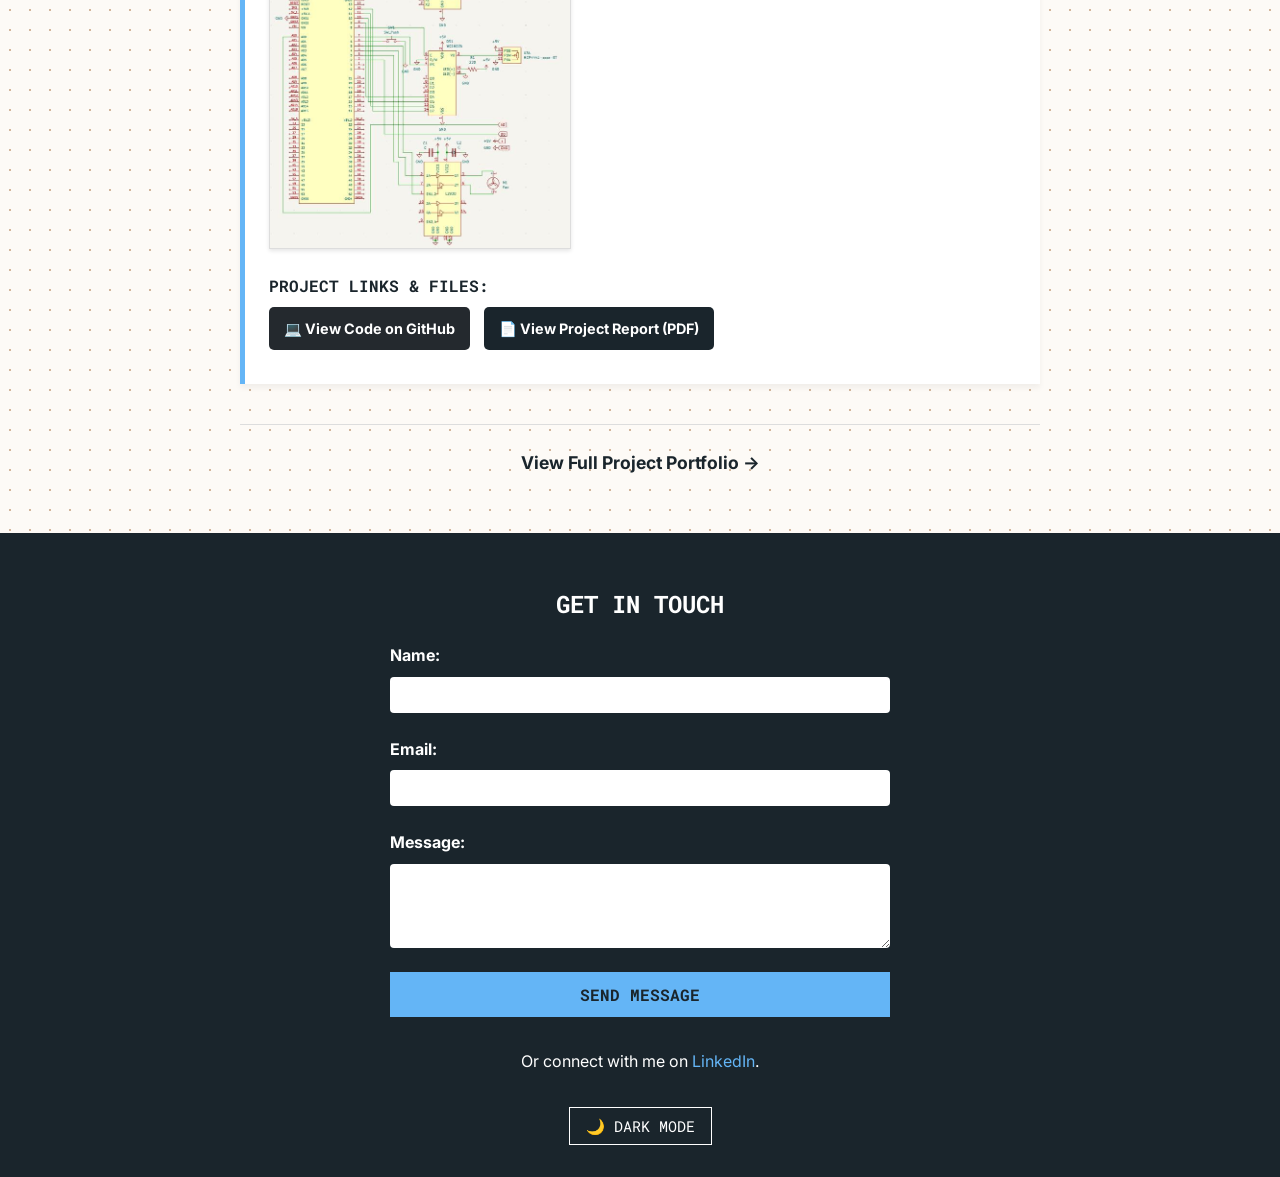
==== commit ad976617: "Add files via upload applied some UI changes" ====
--- a/index.html
+++ b/index.html
@@ -5,6 +5,12 @@
     <meta name="viewport" content="width=device-width, initial-scale=1.0">
     <title>Theodore | Engineering Portfolio</title>
     <link rel="icon" type="image/png" href="images/favicon.png">
+    
+    <!-- New Google Fonts: Roboto Mono (Headers/Code) and Inter (Body) -->
+    <link rel="preconnect" href="https://fonts.googleapis.com">
+    <link rel="preconnect" href="https://fonts.gstatic.com" crossorigin>
+    <link href="https://fonts.googleapis.com/css2?family=Inter:wght@400;600&family=Roboto+Mono:wght@400;700&display=swap" rel="stylesheet">
+    
     <link rel="stylesheet" href="style.css">
 </head>
 <body>
--- a/style.css
+++ b/style.css
@@ -6,6 +6,59 @@
     padding: 0;
     color: #333;
     background-color: #f4f4f9;
+}
+
+/* ========================================= */
+/*        HARDWARE UI & TYPOGRAPHY           */
+/* ========================================= */
+
+/* 1. Global Typography */
+body, p, a, div {
+    font-family: 'Inter', sans-serif;
+}
+
+h1, h2, h3, h4, nav a, button, .filter-btn, .theme-btn, .resume-nav-btn {
+    font-family: 'Roboto Mono', monospace;
+    text-transform: uppercase; /* Gives headers a technical spec-sheet look */
+}
+
+/* 2. Copper Perfboard Background (Light Mode) */
+body {
+    background-color: #fdfaf6; /* Barely warm off-white */
+    background-image: radial-gradient(#d3b59a 1.5px, transparent 1.5px);
+    background-size: 20px 20px; /* 20px grid spacing */
+}
+
+/* 3. Machined Edges (Removes all curves) */
+.collapsible-project, .project-card, button, .filter-btn, .resume-nav-btn, img {
+    border-radius: 0 !important; 
+}
+
+/* Keep the About page profile picture circular */
+.profile-pic {
+    border-radius: 50% !important;
+}
+
+/* 4. Custom Text Selection (When highlighting text) */
+::selection {
+    background: #64b5f6; /* Standard blue highlight */
+    color: #1a252c;
+}
+
+/* 5. Custom Hardware Scrollbar */
+::-webkit-scrollbar {
+    width: 14px;
+}
+::-webkit-scrollbar-track {
+    background: #1a252c; 
+    border-left: 1px solid #333;
+}
+::-webkit-scrollbar-thumb {
+    background: #64b5f6;
+    border: 3px solid #1a252c; /* Creates a padded track look */
+}
+::-webkit-scrollbar-thumb:hover {
+    background: #42a5f5;
 }
 
 /* Header styling */
@@ -404,51 +457,113 @@
     color: #1a252c;
 }
 
-/* ----------------------------- */
-/*       DARK MODE OVERRIDES     */
-/* ----------------------------- */
-
+/* ========================================= */
+/*        DARK MODE: ADDRESSABLE LED         */
+/* ========================================= */
+
+/* Dark Perfboard Background */
 body.dark-mode {
-    background-color: #121212;
+    background-color: #0d1117; /* Deep terminal black */
+    background-image: radial-gradient(#2d3748 1.5px, transparent 1.5px);
     color: #e0e0e0;
 }
 
-body.dark-mode header,
-body.dark-mode footer,
-body.dark-mode #scrollTopBtn {
-    background-color: #0a0e11; /* Even darker shade for headers/footers */
-}
-
-/* Dark Mode: Project Ribbons & Cards */
+/* Dark Mode Selection & Scrollbar */
+body.dark-mode ::selection {
+    background: #00f3ff; /* Cyan */
+    color: #000;
+}
+body.dark-mode ::-webkit-scrollbar-thumb {
+    background: #00f3ff;
+}
+body.dark-mode ::-webkit-scrollbar-thumb:hover {
+    background: #ff00ff; /* Magenta hover */
+}
+
+/* Dark Mode Project Ribbons (LED Glow on Hover) */
 body.dark-mode .collapsible-project,
 body.dark-mode .project-card {
-    background: #1e1e1e;
-    color: #e0e0e0;
+    background: rgba(30, 30, 30, 0.95); /* Slight transparency to see grid */
+    border-left: 5px solid #00f3ff; /* Cyan base border */
+    transition: box-shadow 0.3s ease, border-color 0.3s ease, transform 0.2s ease;
+}
+
+body.dark-mode .collapsible-project:hover,
+body.dark-mode .project-card:hover {
+    border-left-color: #ff00ff; /* Shifts to magenta */
+    box-shadow: -5px 0 20px rgba(0, 243, 255, 0.4), 0 4px 15px rgba(0,0,0,0.5); /* Neon side-glow */
+    transform: translateX(3px); /* Subtle physical click movement */
 }
 
 body.dark-mode .project-ribbon:hover {
-    background-color: #2a2a2a;
-}
-
-body.dark-mode .ribbon-content h3,
-body.dark-mode .project-card h3 {
-    color: #ffffff;
-}
-
-body.dark-mode .project-expanded-content {
-    border-top: 1px solid #333333;
-}
-
-/* Dark Mode: Filter Buttons */
+    background-color: transparent;
+}
+
+/* Glowing Interactive Buttons */
+body.dark-mode .filter-btn.active, 
+body.dark-mode .filter-btn:hover,
+body.dark-mode .resume-nav-btn:hover {
+    background-color: #00f3ff;
+    color: #0d1117 !important;
+    border-color: #00f3ff;
+    box-shadow: 0 0 15px rgba(0, 243, 255, 0.5);
+}
+
+/* Secondary Magenta Glow for Footer/Header Accents */
+body.dark-mode #scrollTopBtn:hover {
+    background-color: #ff00ff;
+    color: #fff;
+    box-shadow: 0 0 15px rgba(255, 0, 255, 0.5);
+}
+
+/* Dark Mode: Readable Headers */
+body.dark-mode h1,
+body.dark-mode h2,
+body.dark-mode h3,
+body.dark-mode h4 {
+    color: #ffffff !important; 
+}
+
+/* Dark Mode: Readable Navigation Links */
+body.dark-mode nav a:not(.resume-nav-btn) {
+    color: #ffffff;
+    transition: color 0.3s ease;
+}
+
+/* Dark Mode: Readable Inactive Filter Buttons */
 body.dark-mode .filter-btn {
-    color: #e0e0e0;
-    border-color: #e0e0e0;
-}
-
-body.dark-mode .filter-btn:hover, 
-body.dark-mode .filter-btn.active {
-    background-color: #e0e0e0;
-    color: #121212;
+    color: #ffffff;
+    border-color: #ffffff;
+}
+
+/* Optional: Add a cyan hover effect to the text links */
+body.dark-mode nav a:not(.resume-nav-btn):hover {
+    color: #00f3ff; 
+}
+
+/* Dark Mode: General Text Links (View Portfolio, LinkedIn, etc.) */
+body.dark-mode a {
+    color: #00f3ff; /* Bright cyan for all standard links */
+    transition: color 0.3s ease;
+}
+
+body.dark-mode a:hover {
+    color: #ff00ff; /* Shifts to magenta when hovered */
+}
+
+/* Protect the file/github buttons so they stay crisp white */
+body.dark-mode .file-btn,
+body.dark-mode .github-btn {
+    color: #ffffff !important;
+    border: 1px solid #ffffff;
+}
+
+body.dark-mode .file-btn:hover,
+body.dark-mode .github-btn:hover {
+    background-color: #00f3ff;
+    color: #0d1117 !important;
+    border-color: #00f3ff;
+    box-shadow: 0 0 15px rgba(0, 243, 255, 0.5);
 }
 
 /* About Page Profile Picture Layout */
